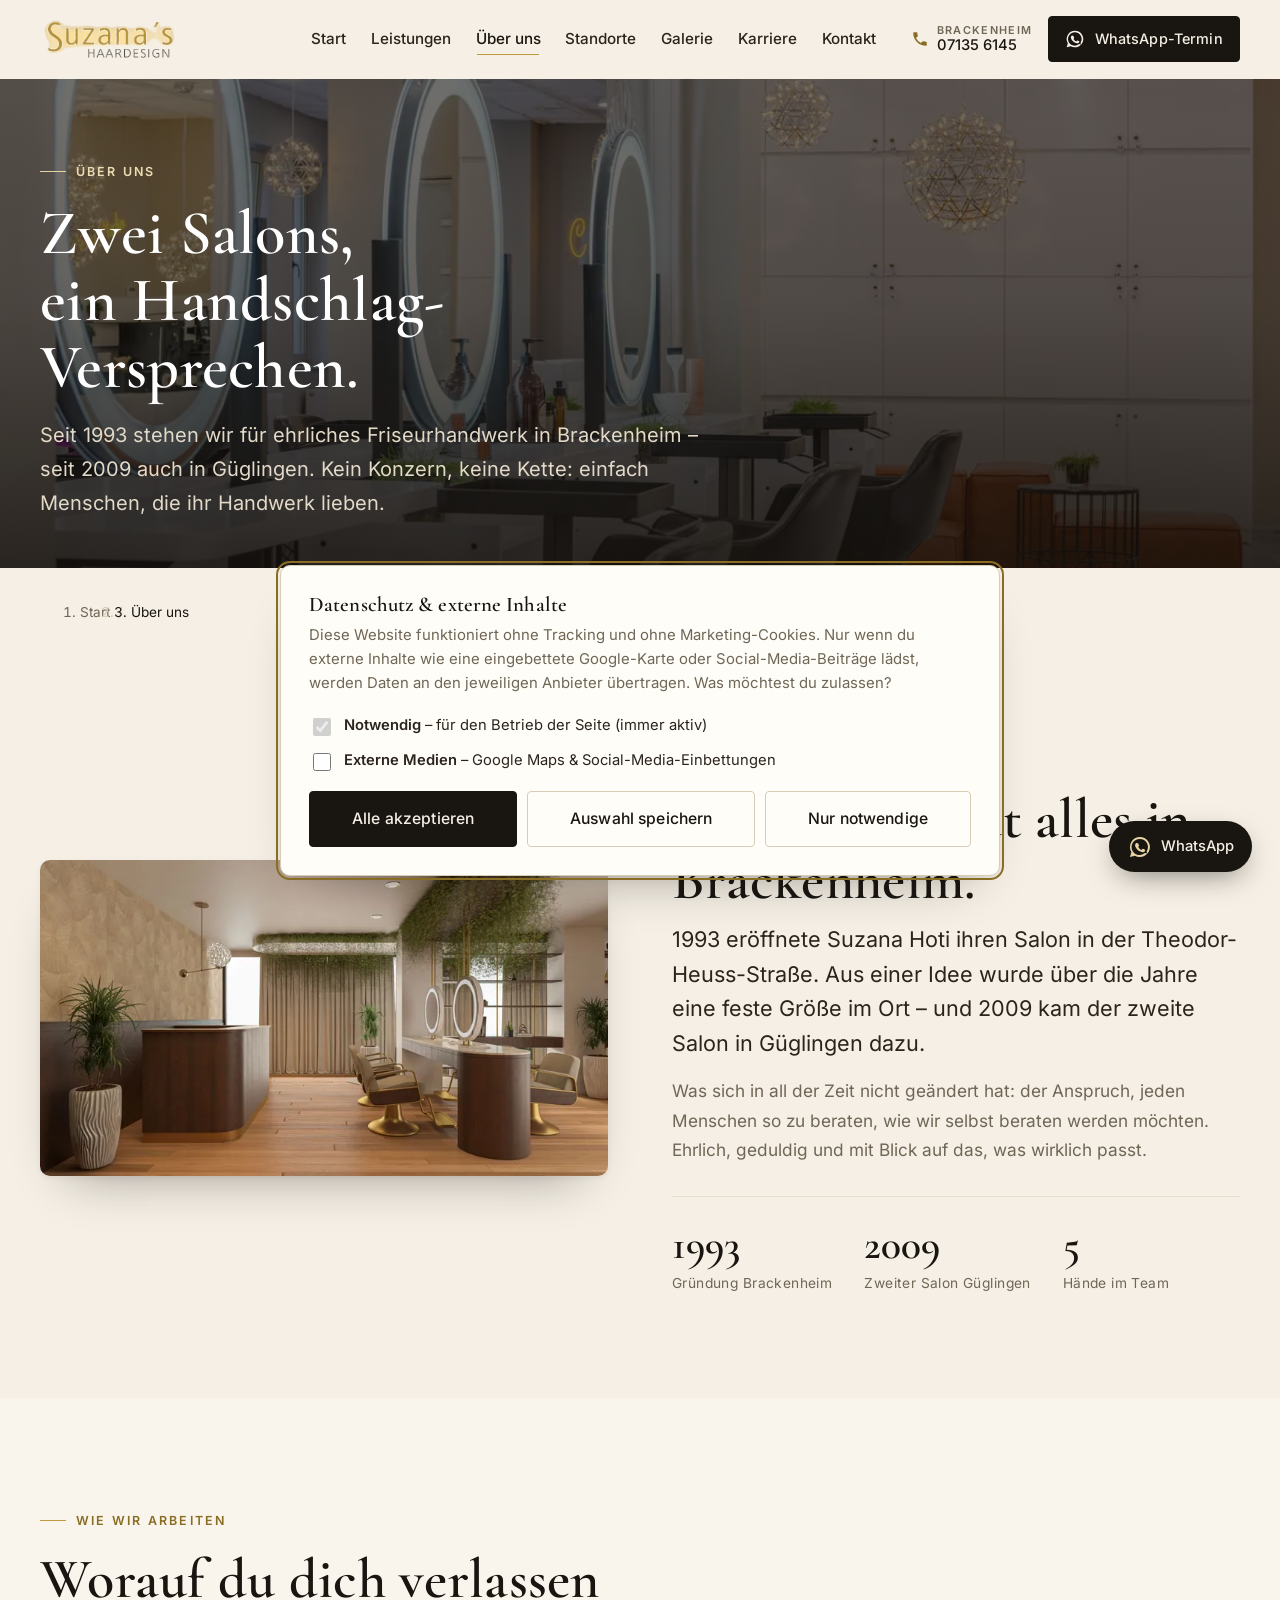
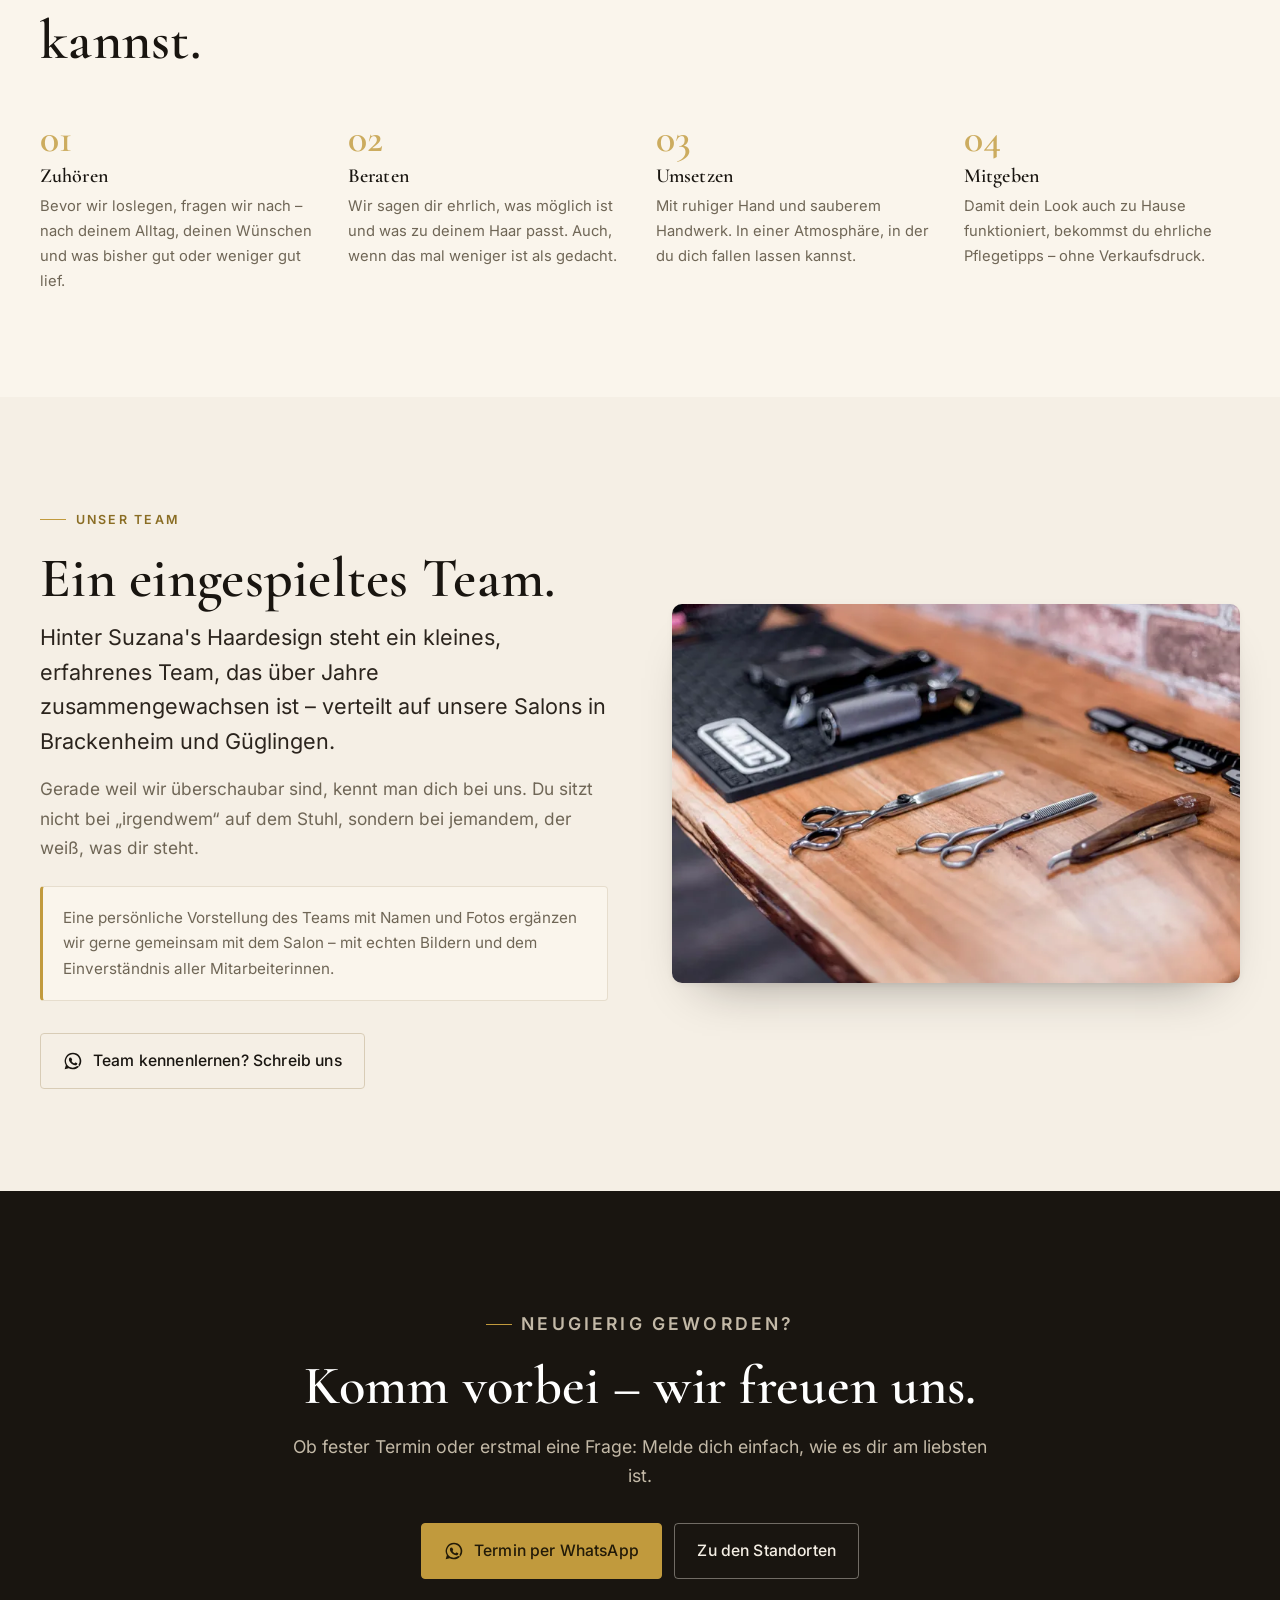
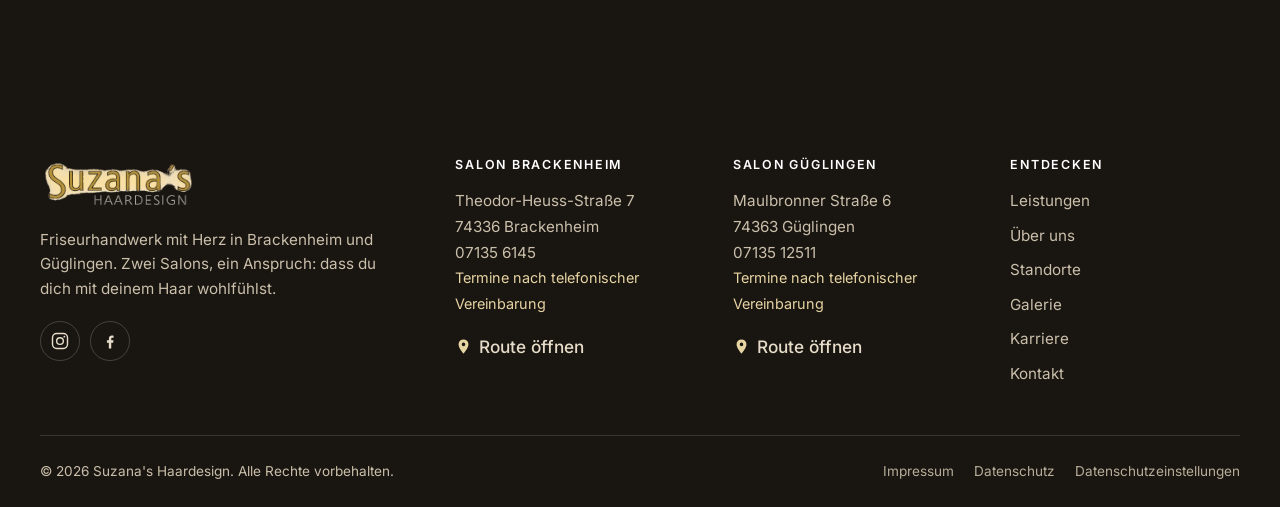
==== ueber-uns.html @ 1ffccee5 "feat: initial premium demo website for Suzana's Haardesign Co-Authored-By: Claude Opus 4.8 <noreply@" ====
<!doctype html>
<html lang="de">
<head>
<meta charset="utf-8">
<meta name="viewport" content="width=device-width, initial-scale=1">
<title>Über uns – Suzana's Haardesign in Brackenheim & Güglingen</title>
<meta name="description" content="Seit 1993 steht Suzana's Haardesign für ehrliches Friseurhandwerk in Brackenheim, seit 2009 auch in Güglingen. Lerne unser erfahrenes Team und unsere Arbeitsweise kennen.">
<link rel="canonical" href="https://www.suzanas-haardesign.de/ueber-uns.html">
<meta name="theme-color" content="#171310">
<meta name="robots" content="index, follow">
<meta property="og:type" content="website">
<meta property="og:site_name" content="Suzana's Haardesign">
<meta property="og:locale" content="de_DE">
<meta property="og:title" content="Über uns – Suzana's Haardesign in Brackenheim & Güglingen">
<meta property="og:description" content="Seit 1993 steht Suzana's Haardesign für ehrliches Friseurhandwerk in Brackenheim, seit 2009 auch in Güglingen. Lerne unser erfahrenes Team und unsere Arbeitsweise kennen.">
<meta property="og:url" content="https://www.suzanas-haardesign.de/ueber-uns.html">
<meta property="og:image" content="https://www.suzanas-haardesign.de/assets/img/hero-salon-1200.webp">
<meta name="twitter:card" content="summary_large_image">
<link rel="icon" href="assets/logo/favicon.svg" type="image/svg+xml">
<link rel="apple-touch-icon" href="assets/logo/apple-touch-icon.png">
<link rel="preload" as="font" type="font/woff2" href="assets/fonts/cormorant-garamond-600.woff2" crossorigin>
<link rel="preload" as="font" type="font/woff2" href="assets/fonts/inter-400.woff2" crossorigin>
<link rel="stylesheet" href="css/styles.css">
<script type="application/ld+json">{"@context":"https://schema.org","@type":"AboutPage","name":"Über Suzana's Haardesign","url":"https://www.suzanas-haardesign.de/ueber-uns.html"}</script>
</head>
<body>
<a class="skip-link" href="#main">Zum Inhalt springen</a>
<header class="site-header" data-header>
  <div class="wrap site-header__inner">
    <a class="brand" href="index.html" aria-label="Suzana's Haardesign – zur Startseite">
      <img src="assets/logo/logo.webp" width="176" height="58" alt="Suzana's Haardesign" class="brand__logo">
    </a>
    <nav class="site-nav" aria-label="Hauptnavigation">
      <ul><li><a href="index.html">Start</a></li><li><a href="leistungen.html">Leistungen</a></li><li><a href="ueber-uns.html" aria-current="page">Über uns</a></li><li><a href="standorte.html">Standorte</a></li><li><a href="galerie.html">Galerie</a></li><li><a href="karriere.html">Karriere</a></li><li><a href="kontakt.html">Kontakt</a></li></ul>
    </nav>
    <div class="site-header__actions">
      <a class="header-phone" href="tel:+4971356145">
        <span class="header-phone__icon" aria-hidden="true"><svg viewBox="0 0 24 24" aria-hidden="true" focusable="false"><path d="M6.6 10.8a15.5 15.5 0 0 0 6.6 6.6l2.2-2.2a1 1 0 0 1 1-.24 11.4 11.4 0 0 0 3.6.58 1 1 0 0 1 1 1V20a1 1 0 0 1-1 1A17 17 0 0 1 3 4a1 1 0 0 1 1-1h3.5a1 1 0 0 1 1 1 11.4 11.4 0 0 0 .58 3.6 1 1 0 0 1-.24 1z" fill="currentColor"/></svg></span>
        <span class="header-phone__text"><span class="header-phone__label">Brackenheim</span>07135 6145</span>
      </a>
      <a class="btn btn--primary btn--sm" href="https://wa.me/491533901963?text=Hallo%20Suzana's%20Haardesign%2C%20ich%20w%C3%BCrde%20gerne%20einen%20Termin%20vereinbaren." target="_blank" rel="noopener"><span class="btn__icon"><svg viewBox="0 0 24 24" aria-hidden="true" focusable="false"><path d="M12 2a10 10 0 0 0-8.6 15.1L2 22l5-1.3A10 10 0 1 0 12 2zm0 2a8 8 0 0 1 6.9 12l-.3.5.6 2.1-2.2-.6-.5.3A8 8 0 1 1 12 4zm-3.3 3.9c-.2 0-.5.1-.7.3-.3.3-.9.9-.9 2.1s.9 2.4 1 2.6c.1.2 1.7 2.7 4.2 3.7 2.1.8 2.5.7 3 .6.5 0 1.5-.6 1.7-1.2.2-.6.2-1.1.1-1.2-.1-.1-.3-.2-.6-.3l-1.5-.7c-.2-.1-.4-.1-.5.1l-.6.8c-.1.2-.3.2-.5.1-.7-.3-1.4-.6-2.1-1.4-.5-.6-.9-1.2-1-1.4-.1-.2 0-.3.1-.4l.4-.4c.1-.2.2-.3.2-.5s0-.3-.1-.4l-.7-1.7c-.2-.4-.4-.4-.6-.4z" fill="currentColor"/></svg></span><span>WhatsApp-Termin</span></a>
      <button class="nav-toggle" type="button" aria-expanded="false" aria-controls="mobile-nav" aria-label="Menü öffnen" data-nav-toggle>
        <span class="nav-toggle__open" aria-hidden="true"><svg viewBox="0 0 24 24" aria-hidden="true" focusable="false"><path d="M4 7h16M4 12h16M4 17h16" fill="none" stroke="currentColor" stroke-width="1.8" stroke-linecap="round"/></svg></span>
        <span class="nav-toggle__close" aria-hidden="true"><svg viewBox="0 0 24 24" aria-hidden="true" focusable="false"><path d="M6 6l12 12M18 6 6 18" fill="none" stroke="currentColor" stroke-width="1.8" stroke-linecap="round"/></svg></span>
      </button>
    </div>
  </div>
</header>
<div class="mobile-nav" id="mobile-nav" data-mobile-nav hidden>
  <nav class="mobile-nav__inner wrap" aria-label="Mobile Navigation">
    <ul><li><a href="index.html">Start</a></li><li><a href="leistungen.html">Leistungen</a></li><li><a href="ueber-uns.html" aria-current="page">Über uns</a></li><li><a href="standorte.html">Standorte</a></li><li><a href="galerie.html">Galerie</a></li><li><a href="karriere.html">Karriere</a></li><li><a href="kontakt.html">Kontakt</a></li></ul>
    <div class="mobile-nav__cta">
      <a class="btn btn--primary" href="https://wa.me/491533901963?text=Hallo%20Suzana's%20Haardesign%2C%20ich%20w%C3%BCrde%20gerne%20einen%20Termin%20vereinbaren." target="_blank" rel="noopener"><span class="btn__icon"><svg viewBox="0 0 24 24" aria-hidden="true" focusable="false"><path d="M12 2a10 10 0 0 0-8.6 15.1L2 22l5-1.3A10 10 0 1 0 12 2zm0 2a8 8 0 0 1 6.9 12l-.3.5.6 2.1-2.2-.6-.5.3A8 8 0 1 1 12 4zm-3.3 3.9c-.2 0-.5.1-.7.3-.3.3-.9.9-.9 2.1s.9 2.4 1 2.6c.1.2 1.7 2.7 4.2 3.7 2.1.8 2.5.7 3 .6.5 0 1.5-.6 1.7-1.2.2-.6.2-1.1.1-1.2-.1-.1-.3-.2-.6-.3l-1.5-.7c-.2-.1-.4-.1-.5.1l-.6.8c-.1.2-.3.2-.5.1-.7-.3-1.4-.6-2.1-1.4-.5-.6-.9-1.2-1-1.4-.1-.2 0-.3.1-.4l.4-.4c.1-.2.2-.3.2-.5s0-.3-.1-.4l-.7-1.7c-.2-.4-.4-.4-.6-.4z" fill="currentColor"/></svg></span><span>Termin per WhatsApp</span><span class="btn__arrow"><svg viewBox="0 0 24 24" aria-hidden="true" focusable="false"><path d="M5 12h13M13 6l6 6-6 6" fill="none" stroke="currentColor" stroke-width="1.8" stroke-linecap="round" stroke-linejoin="round"/></svg></span></a>
      <div class="mobile-nav__phones">
        <a href="tel:+4971356145"><span aria-hidden="true"><svg viewBox="0 0 24 24" aria-hidden="true" focusable="false"><path d="M6.6 10.8a15.5 15.5 0 0 0 6.6 6.6l2.2-2.2a1 1 0 0 1 1-.24 11.4 11.4 0 0 0 3.6.58 1 1 0 0 1 1 1V20a1 1 0 0 1-1 1A17 17 0 0 1 3 4a1 1 0 0 1 1-1h3.5a1 1 0 0 1 1 1 11.4 11.4 0 0 0 .58 3.6 1 1 0 0 1-.24 1z" fill="currentColor"/></svg></span> Brackenheim: 07135 6145</a><a href="tel:+49713512511"><span aria-hidden="true"><svg viewBox="0 0 24 24" aria-hidden="true" focusable="false"><path d="M6.6 10.8a15.5 15.5 0 0 0 6.6 6.6l2.2-2.2a1 1 0 0 1 1-.24 11.4 11.4 0 0 0 3.6.58 1 1 0 0 1 1 1V20a1 1 0 0 1-1 1A17 17 0 0 1 3 4a1 1 0 0 1 1-1h3.5a1 1 0 0 1 1 1 11.4 11.4 0 0 0 .58 3.6 1 1 0 0 1-.24 1z" fill="currentColor"/></svg></span> Güglingen: 07135 12511</a>
      </div>
      <div class="mobile-nav__social">
        <a href="https://www.instagram.com/suzanas_haardesign/" target="_blank" rel="noopener" aria-label="Instagram (öffnet extern)"><svg viewBox="0 0 24 24" aria-hidden="true" focusable="false"><rect x="3" y="3" width="18" height="18" rx="5" fill="none" stroke="currentColor" stroke-width="1.7"/><circle cx="12" cy="12" r="4" fill="none" stroke="currentColor" stroke-width="1.7"/><circle cx="17.2" cy="6.8" r="1.1" fill="currentColor"/></svg></a>
        <a href="https://www.facebook.com/p/Suzanas-Haardesign-100054323869623/?locale=de_DE" target="_blank" rel="noopener" aria-label="Facebook (öffnet extern)"><svg viewBox="0 0 24 24" aria-hidden="true" focusable="false"><path d="M13.5 21v-7h2.3l.4-2.8h-2.7V9.4c0-.8.2-1.4 1.4-1.4h1.4V5.6c-.7-.1-1.4-.1-2.1-.1-2.1 0-3.5 1.3-3.5 3.6v2H8.3V14h2.3v7z" fill="currentColor"/></svg></a>
      </div>
    </div>
  </nav>
</div>
<main id="main">

<section class="page-hero page-hero--media">
      <div class="page-hero__media"><img src="assets/img/atmosphaere-spiegel-760.webp" srcset="assets/img/atmosphaere-spiegel-460.webp 460w, assets/img/atmosphaere-spiegel-760.webp 760w, assets/img/atmosphaere-spiegel-1200.webp 1200w" sizes="100vw" alt="Heller Salonbereich mit runden, beleuchteten Spiegeln" decoding="async" fetchpriority="high" class=""></div>
      <div class="wrap">
        <p class="eyebrow eyebrow--light"><span class="eyebrow__mark" aria-hidden="true"></span>Über uns</p>
        <h1>Zwei Salons, ein Handschlag-Versprechen.</h1>
        <p class="page-hero__sub">Seit 1993 stehen wir für ehrliches Friseurhandwerk in Brackenheim – seit 2009 auch in Güglingen. Kein Konzern, keine Kette: einfach Menschen, die ihr Handwerk lieben.</p>
      </div>
    </section>
<nav class="breadcrumb wrap" aria-label="Brotkrumen"><ol><li><a href="index.html">Start</a></li><li class="crumb-sep" aria-hidden="true">/</li><li aria-current="page">Über uns</li></ol></nav>
<script type="application/ld+json">{"@context":"https://schema.org","@type":"BreadcrumbList","itemListElement":[{"@type":"ListItem","position":1,"name":"Start","item":"https://www.suzanas-haardesign.de/index.html"},{"@type":"ListItem","position":2,"name":"Über uns","item":"https://www.suzanas-haardesign.de/"}]}</script>

<section class="section">
  <div class="wrap split">
    <div class="split__media reveal">
      <img src="assets/img/hero-salon-natural-760.webp" srcset="assets/img/hero-salon-natural-460.webp 460w, assets/img/hero-salon-natural-760.webp 760w, assets/img/hero-salon-natural-1200.webp 1200w" sizes="(max-width:760px) 90vw, 560px" alt="Warmer, moderner Salonbereich mit Holzelementen" decoding="async" loading="lazy" class="">
    </div>
    <div class="split__body reveal" data-delay="1">
      <p class="eyebrow"><span class="eyebrow__mark" aria-hidden="true"></span>Unsere Geschichte</p>
      <h2 class="h-xl">Angefangen hat alles in Brackenheim.</h2>
      <p class="lead" style="margin-top:.75rem">1993 eröffnete Suzana Hoti ihren Salon in der Theodor-Heuss-Straße. Aus einer Idee wurde über die Jahre eine feste Größe im Ort – und 2009 kam der zweite Salon in Güglingen dazu.</p>
      <p class="muted" style="margin-top:1rem">Was sich in all der Zeit nicht geändert hat: der Anspruch, jeden Menschen so zu beraten, wie wir selbst beraten werden möchten. Ehrlich, geduldig und mit Blick auf das, was wirklich passt.</p>
      <div class="stat-row">
        <div class="stat"><b>1993</b><span>Gründung Brackenheim</span></div>
        <div class="stat"><b>2009</b><span>Zweiter Salon Güglingen</span></div>
        <div class="stat"><b>5</b><span>Hände im Team</span></div>
      </div>
    </div>
  </div>
</section>

<section class="section section--paper2">
  <div class="wrap">
    <div class="section-head reveal">
      <p class="eyebrow"><span class="eyebrow__mark" aria-hidden="true"></span>Wie wir arbeiten</p>
      <h2 class="h-xl">Worauf du dich verlassen kannst.</h2>
    </div>
    <div class="steps" style="margin-top:clamp(2rem,4vw,3rem)">
      <div class="step reveal"><div class="step__no">01</div><h3>Zuhören</h3><p>Bevor wir loslegen, fragen wir nach – nach deinem Alltag, deinen Wünschen und was bisher gut oder weniger gut lief.</p></div>
      <div class="step reveal" data-delay="1"><div class="step__no">02</div><h3>Beraten</h3><p>Wir sagen dir ehrlich, was möglich ist und was zu deinem Haar passt. Auch, wenn das mal weniger ist als gedacht.</p></div>
      <div class="step reveal" data-delay="2"><div class="step__no">03</div><h3>Umsetzen</h3><p>Mit ruhiger Hand und sauberem Handwerk. In einer Atmosphäre, in der du dich fallen lassen kannst.</p></div>
      <div class="step reveal" data-delay="3"><div class="step__no">04</div><h3>Mitgeben</h3><p>Damit dein Look auch zu Hause funktioniert, bekommst du ehrliche Pflegetipps – ohne Verkaufsdruck.</p></div>
    </div>
  </div>
</section>

<section class="section">
  <div class="wrap split split--reverse">
    <div class="split__media reveal">
      <img src="assets/img/detail-werkzeuge-holz-760.webp" srcset="assets/img/detail-werkzeuge-holz-460.webp 460w, assets/img/detail-werkzeuge-holz-760.webp 760w, assets/img/detail-werkzeuge-holz-1200.webp 1200w" sizes="(max-width:760px) 90vw, 560px" alt="Friseurwerkzeug auf warmem Holz" decoding="async" loading="lazy" class="">
    </div>
    <div class="split__body reveal" data-delay="1">
      <p class="eyebrow"><span class="eyebrow__mark" aria-hidden="true"></span>Unser Team</p>
      <h2 class="h-xl">Ein eingespieltes Team.</h2>
      <p class="lead" style="margin-top:.75rem">Hinter Suzana's Haardesign steht ein kleines, erfahrenes Team, das über Jahre zusammengewachsen ist – verteilt auf unsere Salons in Brackenheim und Güglingen.</p>
      <p class="muted" style="margin-top:1rem">Gerade weil wir überschaubar sind, kennt man dich bei uns. Du sitzt nicht bei „irgendwem“ auf dem Stuhl, sondern bei jemandem, der weiß, was dir steht.</p>
      <div class="note-box" style="margin-top:1.5rem">Eine persönliche Vorstellung des Teams mit Namen und Fotos ergänzen wir gerne gemeinsam mit dem Salon – mit echten Bildern und dem Einverständnis aller Mitarbeiterinnen.</div>
      <div class="mt-cta"><a class="btn btn--ghost" href="https://wa.me/491533901963?text=Hallo%20Suzana's%20Haardesign%2C%20ich%20habe%20eine%20Frage." target="_blank" rel="noopener"><span class="btn__icon"><svg viewBox="0 0 24 24" aria-hidden="true" focusable="false"><path d="M12 2a10 10 0 0 0-8.6 15.1L2 22l5-1.3A10 10 0 1 0 12 2zm0 2a8 8 0 0 1 6.9 12l-.3.5.6 2.1-2.2-.6-.5.3A8 8 0 1 1 12 4zm-3.3 3.9c-.2 0-.5.1-.7.3-.3.3-.9.9-.9 2.1s.9 2.4 1 2.6c.1.2 1.7 2.7 4.2 3.7 2.1.8 2.5.7 3 .6.5 0 1.5-.6 1.7-1.2.2-.6.2-1.1.1-1.2-.1-.1-.3-.2-.6-.3l-1.5-.7c-.2-.1-.4-.1-.5.1l-.6.8c-.1.2-.3.2-.5.1-.7-.3-1.4-.6-2.1-1.4-.5-.6-.9-1.2-1-1.4-.1-.2 0-.3.1-.4l.4-.4c.1-.2.2-.3.2-.5s0-.3-.1-.4l-.7-1.7c-.2-.4-.4-.4-.6-.4z" fill="currentColor"/></svg></span><span>Team kennenlernen? Schreib uns</span></a></div>
    </div>
  </div>
</section>

<section class="section section--ink">
  <div class="wrap cta-band reveal">
    <p class="eyebrow"><span class="eyebrow__mark" aria-hidden="true"></span>Neugierig geworden?</p>
    <h2>Komm vorbei – wir freuen uns.</h2>
    <p>Ob fester Termin oder erstmal eine Frage: Melde dich einfach, wie es dir am liebsten ist.</p>
    <div class="btn-group">
      <a class="btn btn--gold" href="https://wa.me/491533901963?text=Hallo%20Suzana's%20Haardesign%2C%20ich%20w%C3%BCrde%20gerne%20einen%20Termin%20vereinbaren." target="_blank" rel="noopener"><span class="btn__icon"><svg viewBox="0 0 24 24" aria-hidden="true" focusable="false"><path d="M12 2a10 10 0 0 0-8.6 15.1L2 22l5-1.3A10 10 0 1 0 12 2zm0 2a8 8 0 0 1 6.9 12l-.3.5.6 2.1-2.2-.6-.5.3A8 8 0 1 1 12 4zm-3.3 3.9c-.2 0-.5.1-.7.3-.3.3-.9.9-.9 2.1s.9 2.4 1 2.6c.1.2 1.7 2.7 4.2 3.7 2.1.8 2.5.7 3 .6.5 0 1.5-.6 1.7-1.2.2-.6.2-1.1.1-1.2-.1-.1-.3-.2-.6-.3l-1.5-.7c-.2-.1-.4-.1-.5.1l-.6.8c-.1.2-.3.2-.5.1-.7-.3-1.4-.6-2.1-1.4-.5-.6-.9-1.2-1-1.4-.1-.2 0-.3.1-.4l.4-.4c.1-.2.2-.3.2-.5s0-.3-.1-.4l-.7-1.7c-.2-.4-.4-.4-.6-.4z" fill="currentColor"/></svg></span><span>Termin per WhatsApp</span></a>
      <a class="btn btn--outline-light" href="standorte.html"><span>Zu den Standorten</span></a>
    </div>
  </div>
</section>

</main>
<footer class="site-footer">
  <div class="wrap site-footer__grid">
    <div class="site-footer__brand">
      <img src="assets/logo/logo-light.webp" width="180" height="60" alt="Suzana's Haardesign" class="site-footer__logo">
      <p>Friseurhandwerk mit Herz in Brackenheim und Güglingen. Zwei Salons, ein Anspruch: dass du dich mit deinem Haar wohlfühlst.</p>
      <div class="site-footer__social">
        <a href="https://www.instagram.com/suzanas_haardesign/" target="_blank" rel="noopener" aria-label="Instagram (öffnet extern)"><svg viewBox="0 0 24 24" aria-hidden="true" focusable="false"><rect x="3" y="3" width="18" height="18" rx="5" fill="none" stroke="currentColor" stroke-width="1.7"/><circle cx="12" cy="12" r="4" fill="none" stroke="currentColor" stroke-width="1.7"/><circle cx="17.2" cy="6.8" r="1.1" fill="currentColor"/></svg></a>
        <a href="https://www.facebook.com/p/Suzanas-Haardesign-100054323869623/?locale=de_DE" target="_blank" rel="noopener" aria-label="Facebook (öffnet extern)"><svg viewBox="0 0 24 24" aria-hidden="true" focusable="false"><path d="M13.5 21v-7h2.3l.4-2.8h-2.7V9.4c0-.8.2-1.4 1.4-1.4h1.4V5.6c-.7-.1-1.4-.1-2.1-.1-2.1 0-3.5 1.3-3.5 3.6v2H8.3V14h2.3v7z" fill="currentColor"/></svg></a>
      </div>
    </div>
    <div class="site-footer__col">
      <h2>Salon Brackenheim</h2>
      <address>
        Theodor-Heuss-Straße 7<br>74336 Brackenheim<br>
        <a href="tel:+4971356145">07135 6145</a><br>
        <span class="site-footer__hours">Termine nach telefonischer Vereinbarung</span>
      </address>
      <a class="site-footer__route" href="https://www.google.com/maps/dir/?api=1&destination=Theodor-Heuss-Stra%C3%9Fe%207%2C%2074336%20Brackenheim" target="_blank" rel="noopener"><svg viewBox="0 0 24 24" aria-hidden="true" focusable="false"><path d="M12 2a7 7 0 0 0-7 7c0 4.6 6.2 12.2 6.5 12.5a.7.7 0 0 0 1 0C12.8 21.2 19 13.6 19 9a7 7 0 0 0-7-7zm0 9.5A2.5 2.5 0 1 1 12 6.5a2.5 2.5 0 0 1 0 5z" fill="currentColor"/></svg><span>Route öffnen</span></a>
    </div><div class="site-footer__col">
      <h2>Salon Güglingen</h2>
      <address>
        Maulbronner Straße 6<br>74363 Güglingen<br>
        <a href="tel:+49713512511">07135 12511</a><br>
        <span class="site-footer__hours">Termine nach telefonischer Vereinbarung</span>
      </address>
      <a class="site-footer__route" href="https://www.google.com/maps/dir/?api=1&destination=Maulbronner%20Stra%C3%9Fe%206%2C%2074363%20G%C3%BCglingen" target="_blank" rel="noopener"><svg viewBox="0 0 24 24" aria-hidden="true" focusable="false"><path d="M12 2a7 7 0 0 0-7 7c0 4.6 6.2 12.2 6.5 12.5a.7.7 0 0 0 1 0C12.8 21.2 19 13.6 19 9a7 7 0 0 0-7-7zm0 9.5A2.5 2.5 0 1 1 12 6.5a2.5 2.5 0 0 1 0 5z" fill="currentColor"/></svg><span>Route öffnen</span></a>
    </div>
    <nav class="site-footer__col" aria-label="Footer-Navigation">
      <h2>Entdecken</h2>
      <ul class="site-footer__nav">
        <li><a href="leistungen.html">Leistungen</a></li>
        <li><a href="ueber-uns.html">Über uns</a></li>
        <li><a href="standorte.html">Standorte</a></li>
        <li><a href="galerie.html">Galerie</a></li>
        <li><a href="karriere.html">Karriere</a></li>
        <li><a href="kontakt.html">Kontakt</a></li>
      </ul>
    </nav>
  </div>
  <div class="wrap site-footer__bottom">
    <p>© <span data-year>2026</span> Suzana's Haardesign. Alle Rechte vorbehalten.</p>
    <ul class="site-footer__legal">
      <li><a href="impressum.html">Impressum</a></li>
      <li><a href="datenschutz.html">Datenschutz</a></li>
      <li><button type="button" class="linklike" data-open-consent>Datenschutz&shy;einstellungen</button></li>
    </ul>
  </div>
</footer>
<a class="wa-float" href="https://wa.me/491533901963?text=Hallo%20Suzana's%20Haardesign%2C%20ich%20habe%20eine%20Frage." target="_blank" rel="noopener" aria-label="Kontakt per WhatsApp aufnehmen (öffnet WhatsApp)">
    <span class="wa-float__icon" aria-hidden="true"><svg viewBox="0 0 24 24" aria-hidden="true" focusable="false"><path d="M12 2a10 10 0 0 0-8.6 15.1L2 22l5-1.3A10 10 0 1 0 12 2zm0 2a8 8 0 0 1 6.9 12l-.3.5.6 2.1-2.2-.6-.5.3A8 8 0 1 1 12 4zm-3.3 3.9c-.2 0-.5.1-.7.3-.3.3-.9.9-.9 2.1s.9 2.4 1 2.6c.1.2 1.7 2.7 4.2 3.7 2.1.8 2.5.7 3 .6.5 0 1.5-.6 1.7-1.2.2-.6.2-1.1.1-1.2-.1-.1-.3-.2-.6-.3l-1.5-.7c-.2-.1-.4-.1-.5.1l-.6.8c-.1.2-.3.2-.5.1-.7-.3-1.4-.6-2.1-1.4-.5-.6-.9-1.2-1-1.4-.1-.2 0-.3.1-.4l.4-.4c.1-.2.2-.3.2-.5s0-.3-.1-.4l-.7-1.7c-.2-.4-.4-.4-.6-.4z" fill="currentColor"/></svg></span>
    <span class="wa-float__label">WhatsApp</span>
  </a>
<div class="consent" data-consent hidden role="dialog" aria-modal="false" aria-labelledby="consent-title" aria-describedby="consent-desc">
  <div class="consent__box" tabindex="-1">
    <h2 class="consent__title" id="consent-title">Datenschutz &amp; externe Inhalte</h2>
    <p class="consent__desc" id="consent-desc">Diese Website funktioniert ohne Tracking und ohne Marketing-Cookies. Nur wenn du externe Inhalte wie eine eingebettete Google-Karte oder Social-Media-Beiträge lädst, werden Daten an den jeweiligen Anbieter übertragen. Was möchtest du zulassen?</p>
    <div class="consent__row">
      <label class="consent__opt"><input type="checkbox" checked disabled> <span><strong>Notwendig</strong> – für den Betrieb der Seite (immer aktiv)</span></label>
      <label class="consent__opt"><input type="checkbox" data-consent-external> <span><strong>Externe Medien</strong> – Google Maps &amp; Social-Media-Einbettungen</span></label>
    </div>
    <div class="consent__actions">
      <button type="button" class="btn btn--primary" data-consent-accept-all>Alle akzeptieren</button>
      <button type="button" class="btn btn--ghost" data-consent-save>Auswahl speichern</button>
      <button type="button" class="btn btn--ghost" data-consent-reject>Nur notwendige</button>
    </div>
  </div>
</div>
<script src="js/main.js" defer></script>
</body>
</html>
---- css/styles.css ----
/* ==========================================================================
   Suzana's Haardesign – Design System
   Eigenständige, editoriale Salon-Ästhetik. Warm, hochwertig, ruhig.
   ========================================================================== */

/* ---- Schriften (lokal, DSGVO-freundlich) --------------------------------- */
@font-face{font-family:'Cormorant Garamond';font-style:normal;font-weight:500;font-display:swap;src:url('../assets/fonts/cormorant-garamond-500.woff2') format('woff2');}
@font-face{font-family:'Cormorant Garamond';font-style:normal;font-weight:600;font-display:swap;src:url('../assets/fonts/cormorant-garamond-600.woff2') format('woff2');}
@font-face{font-family:'Cormorant Garamond';font-style:italic;font-weight:500;font-display:swap;src:url('../assets/fonts/cormorant-garamond-500-italic.woff2') format('woff2');}
@font-face{font-family:'Inter';font-style:normal;font-weight:400;font-display:swap;src:url('../assets/fonts/inter-400.woff2') format('woff2');}
@font-face{font-family:'Inter';font-style:normal;font-weight:500;font-display:swap;src:url('../assets/fonts/inter-500.woff2') format('woff2');}
@font-face{font-family:'Inter';font-style:normal;font-weight:600;font-display:swap;src:url('../assets/fonts/inter-600.woff2') format('woff2');}

/* ---- Tokens -------------------------------------------------------------- */
:root{
  --ink:#191510;
  --ink-2:#2b241d;
  --paper:#f5efe5;
  --paper-2:#faf5ec;
  --card:#fffdf8;
  --line:#e6ddcd;
  --line-2:#d8ccb6;
  --muted:#6f6656;
  --muted-2:#8b8172;
  --gold:#c19a3d;
  --gold-deep:#8a6d24;      /* für kleinen goldenen Text auf hell (Kontrast) */
  --gold-soft:#e7d4a3;
  --gold-tint:#f3ead6;
  --cream:#f3ecdf;

  --font-serif:'Cormorant Garamond', 'Iowan Old Style', 'Palatino Linotype', Palatino, Georgia, serif;
  --font-sans:'Inter', system-ui, -apple-system, 'Segoe UI', Roboto, Helvetica, Arial, sans-serif;

  --wrap:1200px;
  --gap:clamp(1rem, 3vw, 2rem);
  --section-y:clamp(3.75rem, 8vw, 7.5rem);
  --radius:4px;
  --radius-lg:10px;
  --shadow-sm:0 1px 2px rgba(25,21,16,.04), 0 8px 24px -18px rgba(25,21,16,.35);
  --shadow-md:0 2px 6px rgba(25,21,16,.05), 0 26px 50px -30px rgba(25,21,16,.45);
  --ease:cubic-bezier(.22,.61,.36,1);
}

/* ---- Reset / Basis ------------------------------------------------------- */
*,*::before,*::after{box-sizing:border-box}
html{-webkit-text-size-adjust:100%}
body{
  margin:0;
  font-family:var(--font-sans);
  font-size:clamp(1rem,.97rem + .2vw,1.075rem);
  line-height:1.7;
  color:var(--ink);
  background:var(--paper);
  -webkit-font-smoothing:antialiased;
  text-rendering:optimizeLegibility;
  overflow-x:hidden;
}
img{max-width:100%;height:auto;display:block}
a{color:inherit}
h1,h2,h3,h4{margin:0;font-family:var(--font-serif);font-weight:600;line-height:1.08;letter-spacing:.005em}
p{margin:0}
ul{margin:0;padding:0;list-style:none}
button{font:inherit;color:inherit;cursor:pointer}
:focus-visible{outline:2.5px solid var(--gold-deep);outline-offset:3px;border-radius:2px}
::selection{background:var(--gold-soft);color:var(--ink)}

.wrap{width:min(100% - 3rem, var(--wrap));margin-inline:auto}
.skip-link{position:absolute;left:1rem;top:-100px;z-index:200;background:var(--ink);color:var(--paper);padding:.6rem 1rem;border-radius:var(--radius);transition:top .2s}
.skip-link:focus{top:1rem}
.linklike{background:none;border:0;padding:0;text-decoration:underline;text-underline-offset:3px;color:inherit}

/* ---- Typo-Skala ---------------------------------------------------------- */
.display{font-size:clamp(2.6rem,6.5vw,5rem);line-height:1.02;letter-spacing:-.01em}
.h-xl{font-size:clamp(2.1rem,4.6vw,3.5rem)}
.h-lg{font-size:clamp(1.7rem,3.4vw,2.6rem)}
.h-md{font-size:clamp(1.35rem,2.2vw,1.75rem)}
.lead{font-size:clamp(1.1rem,1.05rem + .5vw,1.35rem);line-height:1.6;color:var(--ink-2)}
.measure{max-width:62ch}
.muted{color:var(--muted)}
em,.serif-italic{font-family:var(--font-serif);font-style:italic}

.eyebrow{display:inline-flex;align-items:center;gap:.6rem;margin:0 0 1.1rem;font-family:var(--font-sans);font-weight:600;font-size:.78rem;letter-spacing:.18em;text-transform:uppercase;color:var(--gold-deep)}
.eyebrow__mark{width:26px;height:1px;background:var(--gold);display:inline-block}
.eyebrow--light{color:#ecdcb4}
.eyebrow--light .eyebrow__mark{background:var(--gold-soft)}
.hero .eyebrow--light{color:#f0e2c0;text-shadow:0 1px 12px rgba(20,16,11,.5)}

/* ---- Buttons ------------------------------------------------------------- */
.btn{
  --bg:var(--ink);--fg:var(--paper);--bd:var(--ink);
  display:inline-flex;align-items:center;gap:.6rem;
  padding:.85rem 1.4rem;min-height:48px;
  font-family:var(--font-sans);font-weight:500;font-size:.98rem;letter-spacing:.01em;
  text-decoration:none;border:1px solid var(--bd);border-radius:var(--radius);
  background:var(--bg);color:var(--fg);white-space:nowrap;
  transition:transform .35s var(--ease), background .35s var(--ease), color .35s var(--ease), border-color .35s var(--ease), box-shadow .35s var(--ease);
  will-change:transform;
}
.btn__icon{display:inline-flex}.btn__icon svg{width:20px;height:20px}
.btn__arrow{display:inline-flex;transition:transform .35s var(--ease)}.btn__arrow svg{width:19px;height:19px}
.btn:hover .btn__arrow{transform:translateX(4px)}
.btn--primary:hover{background:var(--ink-2);box-shadow:var(--shadow-sm);transform:translateY(-2px)}
.btn--gold{--bg:var(--gold);--fg:#221a08;--bd:var(--gold)}
.btn--gold:hover{--bg:#cfa848;transform:translateY(-2px);box-shadow:0 14px 30px -18px rgba(138,109,36,.9)}
.btn--ghost{--bg:transparent;--fg:var(--ink);--bd:var(--line-2)}
.btn--ghost:hover{--bg:var(--ink);--fg:var(--paper);--bd:var(--ink);transform:translateY(-2px)}
.btn--light{--bg:var(--paper);--fg:var(--ink);--bd:var(--paper)}
.btn--light:hover{--bg:#fff;transform:translateY(-2px)}
.btn--outline-light{--bg:transparent;--fg:var(--paper);--bd:rgba(245,239,229,.4)}
.btn--outline-light:hover{--bg:rgba(245,239,229,.12);--bd:var(--paper);transform:translateY(-2px)}
.btn--sm{padding:.6rem 1rem;min-height:42px;font-size:.9rem}
.btn-group{display:flex;flex-wrap:wrap;gap:.75rem}

/* ---- Header -------------------------------------------------------------- */
.site-header{position:sticky;top:0;z-index:100;background:color-mix(in srgb, var(--paper) 86%, transparent);backdrop-filter:blur(12px);border-bottom:1px solid transparent;transition:box-shadow .3s var(--ease), border-color .3s var(--ease), background .3s var(--ease)}
.site-header.is-scrolled{border-color:var(--line);box-shadow:0 1px 0 rgba(25,21,16,.04), 0 10px 30px -26px rgba(25,21,16,.5)}
.site-header__inner{display:flex;align-items:center;gap:1.5rem;min-height:78px}
.brand{flex:0 0 auto;display:inline-flex;align-items:center}
.brand__logo{height:46px;width:auto}
.site-nav{margin-left:auto}
.site-nav ul{display:flex;gap:.15rem}
.site-nav a{position:relative;display:inline-block;white-space:nowrap;padding:.5rem .7rem;font-size:.95rem;font-weight:500;text-decoration:none;color:var(--ink-2);border-radius:var(--radius)}
.site-nav a::after{content:"";position:absolute;left:.8rem;right:.8rem;bottom:.28rem;height:1.5px;background:var(--gold);transform:scaleX(0);transform-origin:left;transition:transform .35s var(--ease)}
.site-nav a:hover::after,.site-nav a[aria-current="page"]::after{transform:scaleX(1)}
.site-nav a[aria-current="page"]{color:var(--ink)}
.site-header__actions{display:flex;align-items:center;gap:1rem}
.header-phone{display:inline-flex;align-items:center;gap:.5rem;text-decoration:none;color:var(--ink);font-weight:500;font-size:.92rem}
.header-phone__icon{display:inline-flex;color:var(--gold-deep)}.header-phone__icon svg{width:18px;height:18px}
.header-phone__label{display:block;font-size:.68rem;letter-spacing:.12em;text-transform:uppercase;color:var(--muted);font-weight:600}
.header-phone__text{line-height:1.15}
.nav-toggle{display:none;width:48px;height:48px;align-items:center;justify-content:center;background:transparent;border:1px solid var(--line-2);border-radius:var(--radius)}
.nav-toggle svg{width:24px;height:24px}
.nav-toggle__close{display:none}

/* ---- Mobile Nav ---------------------------------------------------------- */
.mobile-nav{position:fixed;inset:78px 0 0;z-index:99;background:var(--paper);overflow-y:auto;transform:translateY(-8px);opacity:0;transition:opacity .3s var(--ease),transform .3s var(--ease)}
.mobile-nav.is-open{opacity:1;transform:none}
.mobile-nav__inner{padding:1.5rem 0 3rem}
.mobile-nav ul{display:flex;flex-direction:column}
.mobile-nav li{border-bottom:1px solid var(--line)}
.mobile-nav a{display:flex;align-items:center;justify-content:space-between;padding:1.05rem .25rem;font-family:var(--font-serif);font-size:1.6rem;text-decoration:none}
.mobile-nav a[aria-current="page"]{color:var(--gold-deep)}
.mobile-nav__cta{margin-top:1.75rem;display:flex;flex-direction:column;gap:1.1rem}
.mobile-nav__cta .btn{width:100%;justify-content:center}
.mobile-nav__phones{display:flex;flex-direction:column;gap:.5rem}
.mobile-nav__phones a{display:inline-flex;align-items:center;gap:.55rem;text-decoration:none;font-weight:500}
.mobile-nav__phones svg{width:18px;height:18px;color:var(--gold-deep)}
.mobile-nav__social{display:flex;gap:.75rem;margin-top:.5rem}
.mobile-nav__social a{display:inline-flex;padding:.6rem;border:1px solid var(--line-2);border-radius:var(--radius)}
.mobile-nav__social svg{width:22px;height:22px}

/* ---- Sektions-Grundlagen ------------------------------------------------- */
.section{padding-block:var(--section-y)}
.section--tight{padding-block:clamp(2.5rem,5vw,4rem)}
.section--paper2{background:var(--paper-2)}
.section--ink{background:var(--ink);color:var(--cream)}
.section--ink h1,.section--ink h2,.section--ink h3{color:#fff}
.section--ink .muted{color:#b6ac9a}
.section-head{max-width:60ch}
.section-head--center{margin-inline:auto;text-align:center}
.section-head p.lead{margin-top:1rem}
.divider{height:1px;background:var(--line);border:0;margin:0}

/* ---- Hero ---------------------------------------------------------------- */
.hero{position:relative;isolation:isolate;min-height:min(88vh,760px);display:flex;align-items:flex-end;color:var(--cream);overflow:hidden}
.hero__media{position:absolute;inset:0;z-index:-2}
.hero__media img{width:100%;height:100%;object-fit:cover}
.hero::after{content:"";position:absolute;inset:0;z-index:-1;background:
  linear-gradient(180deg, rgba(20,16,11,.5) 0%, rgba(20,16,11,.28) 30%, rgba(20,16,11,.72) 78%, rgba(20,16,11,.88) 100%),
  linear-gradient(100deg, rgba(20,16,11,.62) 0%, rgba(20,16,11,.28) 42%, rgba(20,16,11,0) 68%)}
.hero__inner{padding-block:clamp(2.5rem,7vw,5rem)}
.hero__content{max-width:38rem}
.hero h1{font-size:clamp(2.7rem,6.5vw,5.1rem);line-height:1.02;color:#fff;text-wrap:balance}
.hero__sub{margin-top:1.25rem;font-size:clamp(1.05rem,1rem + .5vw,1.3rem);color:#efe7d8;max-width:34rem}
.hero__cta{margin-top:2rem}
.hero__trust{display:flex;flex-wrap:wrap;gap:1.25rem 2.25rem;margin-top:2.5rem;padding-top:1.75rem;border-top:1px solid rgba(245,239,229,.22)}
.hero__trust-item{display:flex;flex-direction:column;gap:.15rem}
.hero__trust-item strong{font-family:var(--font-serif);font-size:1.5rem;font-weight:600;color:#fff;line-height:1}
.hero__trust-item span{font-size:.85rem;color:#d9cfbe;letter-spacing:.02em}
.hero__stars{color:var(--gold-soft);display:inline-flex;gap:1px}
.hero__stars svg{width:16px;height:16px}
.scroll-cue{position:absolute;left:50%;bottom:1.25rem;transform:translateX(-50%);z-index:1;display:flex;flex-direction:column;align-items:center;gap:.4rem;font-size:.7rem;letter-spacing:.2em;text-transform:uppercase;color:#e8dfce;opacity:.85}
.scroll-cue__line{width:1px;height:34px;background:linear-gradient(var(--gold-soft),transparent);animation:cue 2.2s var(--ease) infinite}
@keyframes cue{0%{transform:scaleY(.3);transform-origin:top;opacity:0}40%{opacity:1}100%{transform:scaleY(1);transform-origin:top;opacity:0}}

/* ---- Page-Header (Unterseiten) ------------------------------------------- */
.page-hero{position:relative;padding-block:clamp(2.5rem,6vw,4.5rem) clamp(2rem,4vw,3rem);background:var(--ink);color:var(--cream);overflow:hidden;isolation:isolate}
.page-hero--media{min-height:clamp(280px,42vw,440px);display:flex;align-items:flex-end}
.page-hero__media{position:absolute;inset:0;z-index:-2}
.page-hero__media img{width:100%;height:100%;object-fit:cover;opacity:.68}
.page-hero--media::after{content:"";position:absolute;inset:0;z-index:-1;background:linear-gradient(180deg,rgba(20,16,11,.42) 0%,rgba(20,16,11,.5) 45%,rgba(20,16,11,.82) 100%)}
.page-hero h1{color:#fff;font-size:clamp(2.3rem,5vw,3.9rem);max-width:20ch;text-wrap:balance}
.page-hero__sub{margin-top:1rem;max-width:52ch;color:#e3d9c8;font-size:clamp(1.05rem,1rem + .4vw,1.25rem)}
.breadcrumb{padding-top:1.25rem}
.breadcrumb ol{display:flex;flex-wrap:wrap;align-items:center;gap:.5rem;font-size:.85rem;color:var(--muted)}
.breadcrumb a{text-decoration:none;color:var(--muted)}
.breadcrumb a:hover{color:var(--gold-deep)}
.breadcrumb [aria-current="page"]{color:var(--ink)}
.crumb-sep{color:var(--line-2)}

/* ---- Reveal-Animationen -------------------------------------------------- */
.reveal{opacity:0;transform:translateY(22px);transition:opacity .7s var(--ease),transform .7s var(--ease)}
.reveal.is-in{opacity:1;transform:none}
.reveal[data-delay="1"]{transition-delay:.08s}
.reveal[data-delay="2"]{transition-delay:.16s}
.reveal[data-delay="3"]{transition-delay:.24s}
.reveal[data-delay="4"]{transition-delay:.32s}

/* ---- Intro / Split ------------------------------------------------------- */
.split{display:grid;grid-template-columns:1fr 1fr;gap:clamp(2rem,5vw,4.5rem);align-items:center}
.split--reverse .split__media{order:2}
.split__media{position:relative}
.split__media img{width:100%;border-radius:var(--radius-lg);box-shadow:var(--shadow-md)}
.split__media .tag{position:absolute;left:-.75rem;bottom:1.5rem;background:var(--card);border:1px solid var(--line);border-left:3px solid var(--gold);padding:.85rem 1.15rem;border-radius:var(--radius);box-shadow:var(--shadow-sm);max-width:15rem}
.split__media .tag strong{display:block;font-family:var(--font-serif);font-size:1.3rem}
.split__media .tag span{font-size:.82rem;color:var(--muted)}
.stat-row{display:flex;flex-wrap:wrap;gap:2rem;margin-top:2rem;padding-top:1.75rem;border-top:1px solid var(--line)}
.stat{display:flex;flex-direction:column}
.stat b{font-family:var(--font-serif);font-size:clamp(1.9rem,3.5vw,2.6rem);font-weight:600;line-height:1;color:var(--ink)}
.stat span{margin-top:.35rem;font-size:.86rem;letter-spacing:.03em;color:var(--muted)}

/* ---- Leistungs-Karten ---------------------------------------------------- */
.cards{display:grid;gap:clamp(1.1rem,2.5vw,1.75rem)}
.cards--3{grid-template-columns:repeat(3,1fr)}
.cards--2{grid-template-columns:repeat(2,1fr)}
.card{position:relative;display:flex;flex-direction:column;background:var(--card);border:1px solid var(--line);border-radius:var(--radius-lg);overflow:hidden;transition:transform .4s var(--ease),box-shadow .4s var(--ease),border-color .4s var(--ease)}
.card:hover{transform:translateY(-4px);box-shadow:var(--shadow-md);border-color:var(--line-2)}
.card__media{aspect-ratio:4/3;overflow:hidden}
.card__media img{width:100%;height:100%;object-fit:cover;transition:transform .8s var(--ease)}
.card:hover .card__media img{transform:scale(1.05)}
.card__body{padding:1.5rem 1.5rem 1.65rem;display:flex;flex-direction:column;flex:1}
.card__eyebrow{font-size:.74rem;letter-spacing:.14em;text-transform:uppercase;color:var(--gold-deep);font-weight:600;margin-bottom:.5rem}
.card h3{font-size:1.5rem}
.card__text{margin-top:.6rem;color:var(--muted);font-size:.97rem}
.card__list{margin-top:1.1rem;display:flex;flex-direction:column;gap:.4rem}
.card__list li{position:relative;padding-left:1.4rem;font-size:.92rem;color:var(--ink-2)}
.card__list li::before{content:"";position:absolute;left:0;top:.62em;width:12px;height:1px;background:var(--gold)}
.card__link{margin-top:auto;padding-top:1.25rem}
.card__link a{display:inline-flex;align-items:center;gap:.4rem;font-weight:500;font-size:.92rem;text-decoration:none;color:var(--ink)}
.card__link svg{width:17px;height:17px;transition:transform .35s var(--ease)}
.card__link a:hover svg{transform:translateX(4px)}

/* ---- Feature-Liste (Warum wir) ------------------------------------------- */
.features{display:grid;grid-template-columns:repeat(3,1fr);gap:clamp(1.5rem,3vw,2.5rem)}
.feature{padding-top:1.5rem;border-top:2px solid var(--ink)}
.feature__no{font-family:var(--font-serif);font-size:.95rem;color:var(--gold-deep);letter-spacing:.1em}
.feature h3{margin-top:.5rem;font-size:1.4rem}
.feature p{margin-top:.6rem;color:var(--muted);font-size:.96rem}

/* ---- Standort-Karten ----------------------------------------------------- */
.loc-cards{display:grid;grid-template-columns:1fr 1fr;gap:clamp(1.25rem,3vw,2rem)}
.loc-card{display:flex;flex-direction:column;background:var(--card);border:1px solid var(--line);border-radius:var(--radius-lg);overflow:hidden}
.loc-card__media{aspect-ratio:16/10;overflow:hidden;position:relative}
.loc-card__media img{width:100%;height:100%;object-fit:cover;transition:transform .8s var(--ease)}
.loc-card:hover .loc-card__media img{transform:scale(1.04)}
.loc-card__badge{position:absolute;top:1rem;left:1rem;display:inline-flex;align-items:center;gap:.4rem;background:rgba(25,21,16,.75);color:#fff;padding:.4rem .7rem;border-radius:100px;font-size:.82rem;font-weight:500;backdrop-filter:blur(4px)}
.loc-card__badge svg{width:15px;height:15px;color:var(--gold-soft)}
.loc-card__body{padding:1.6rem;display:flex;flex-direction:column;gap:1rem;flex:1}
.loc-card h3{font-size:1.7rem}
.loc-card address{font-style:normal;color:var(--muted);line-height:1.6}
.loc-meta{display:flex;flex-direction:column;gap:.6rem;margin-top:.25rem}
.loc-meta a,.loc-meta span{display:inline-flex;align-items:center;gap:.6rem;text-decoration:none;color:var(--ink-2);font-weight:500}
.loc-meta svg{width:18px;height:18px;color:var(--gold-deep);flex:0 0 auto}
.loc-card__actions{margin-top:auto;padding-top:.5rem;display:flex;flex-wrap:wrap;gap:.6rem}

/* ---- Bewertungen / Social Proof ------------------------------------------ */
.proof{display:grid;grid-template-columns:1fr 1fr;gap:clamp(1.25rem,3vw,2rem)}
.proof-card{background:var(--card);border:1px solid var(--line);border-radius:var(--radius-lg);padding:clamp(1.5rem,3vw,2.25rem);display:flex;flex-direction:column;gap:.85rem}
.proof-card__top{display:flex;align-items:baseline;gap:.9rem}
.proof-card__score{font-family:var(--font-serif);font-size:3rem;font-weight:600;line-height:.9}
.proof-stars{color:var(--gold);display:inline-flex;gap:2px}
.proof-stars svg{width:20px;height:20px}
.proof-card__meta{font-size:.9rem;color:var(--muted)}
.proof-card__loc{font-weight:600;letter-spacing:.02em}
.proof-note{margin-top:.5rem;font-size:.82rem;color:var(--muted-2)}
.proof-card__link{margin-top:auto;padding-top:.5rem}
.proof-card__link a{display:inline-flex;align-items:center;gap:.4rem;text-decoration:none;font-weight:500;font-size:.92rem;border-bottom:1px solid var(--line-2);padding-bottom:2px}
.proof-card__link svg{width:16px;height:16px}

/* ---- Karriere-Teaser (Startseite) ---------------------------------------- */
.career-teaser{position:relative;isolation:isolate;overflow:hidden;background:var(--ink);color:var(--cream);border-radius:var(--radius-lg)}
.career-teaser__grid{display:grid;grid-template-columns:1.05fr .95fr;align-items:stretch}
.career-teaser__body{padding:clamp(2rem,4vw,3.5rem)}
.career-teaser__media{position:relative;min-height:320px}
.career-teaser__media img{position:absolute;inset:0;width:100%;height:100%;object-fit:cover}
.career-teaser__media::after{content:"";position:absolute;inset:0;background:linear-gradient(90deg,var(--ink),transparent 40%)}
.career-teaser h2{color:#fff;font-size:clamp(1.9rem,3.6vw,2.9rem)}
.career-teaser p{margin-top:1rem;color:#d9cfbe;max-width:38ch}
.career-teaser__list{margin:1.5rem 0;display:flex;flex-wrap:wrap;gap:.6rem}
.chip{display:inline-flex;align-items:center;gap:.4rem;padding:.4rem .85rem;border:1px solid rgba(245,239,229,.25);border-radius:100px;font-size:.85rem;color:#e8dfce}
.career-teaser__cta{display:flex;flex-wrap:wrap;gap:.75rem;margin-top:.5rem}

/* ---- Social-Teaser ------------------------------------------------------- */
.social-grid{display:grid;grid-template-columns:repeat(4,1fr);gap:.9rem}
.social-tile{position:relative;aspect-ratio:1;border-radius:var(--radius);overflow:hidden;display:block}
.social-tile img{width:100%;height:100%;object-fit:cover;transition:transform .7s var(--ease)}
.social-tile:hover img{transform:scale(1.06)}
.social-tile__ig{position:absolute;inset:0;display:flex;align-items:center;justify-content:center;background:rgba(25,21,16,0);opacity:0;transition:opacity .35s var(--ease),background .35s var(--ease);color:#fff}
.social-tile:hover .social-tile__ig{opacity:1;background:rgba(25,21,16,.4)}
.social-tile__ig svg{width:30px;height:30px}

/* ---- CTA-Band ------------------------------------------------------------ */
.cta-band{text-align:center;max-width:44rem;margin-inline:auto}
.cta-band h2{font-size:clamp(2rem,4.5vw,3.4rem)}
.cta-band p{margin-top:1rem;font-size:1.1rem;color:var(--muted)}
.section--ink .cta-band p{color:#c3b9a7}
.cta-band .btn-group{justify-content:center;margin-top:2rem}

/* ---- Kontakt-Zeilen / Standort-Detail ------------------------------------ */
.contact-grid{display:grid;grid-template-columns:1fr 1fr;gap:clamp(1.5rem,4vw,3rem);align-items:start}
.info-list{display:flex;flex-direction:column}
.info-list__row{display:flex;gap:1rem;padding:1.15rem 0;border-bottom:1px solid var(--line)}
.info-list__row:first-child{padding-top:0}
.info-list__icon{flex:0 0 auto;width:42px;height:42px;display:grid;place-items:center;background:var(--gold-tint);border-radius:50%;color:var(--gold-deep)}
.info-list__icon svg{width:20px;height:20px}
.info-list__label{font-size:.76rem;letter-spacing:.12em;text-transform:uppercase;color:var(--muted);font-weight:600}
.info-list__value{font-size:1.08rem;font-weight:500;margin-top:.15rem}
.info-list__value a{text-decoration:none}
.info-list__value a:hover{color:var(--gold-deep)}

/* ---- Karten-Platzhalter (datenschutzfreundlich) -------------------------- */
.mapcard{border:1px solid var(--line);border-radius:var(--radius-lg);overflow:hidden;background:
  radial-gradient(circle at 30% 30%, rgba(193,154,61,.10), transparent 60%),
  repeating-linear-gradient(45deg,var(--paper-2),var(--paper-2) 18px,var(--cream) 18px,var(--cream) 36px)}
.mapcard__inner{padding:clamp(1.5rem,3vw,2.25rem);min-height:220px;display:flex;flex-direction:column;justify-content:flex-end;gap:.85rem;position:relative}
.mapcard__pin{position:absolute;top:1.25rem;right:1.5rem;color:var(--gold-deep)}
.mapcard__pin svg{width:38px;height:38px;filter:drop-shadow(0 6px 10px rgba(25,21,16,.2))}
.mapcard address{font-style:normal;font-weight:500;line-height:1.5}
.mapcard__hint{font-size:.82rem;color:var(--muted)}
.mapcard .btn{white-space:normal;text-align:center}

/* ---- Galerie ------------------------------------------------------------- */
.gallery{columns:3;column-gap:1rem}
.gallery figure{break-inside:avoid;margin:0 0 1rem;border-radius:var(--radius-lg);overflow:hidden;position:relative;background:var(--card)}
.gallery img{width:100%;transition:transform .8s var(--ease)}
.gallery figure:hover img{transform:scale(1.05)}
.gallery figcaption{position:absolute;left:0;right:0;bottom:0;padding:1.5rem 1rem .9rem;color:#fff;font-size:.85rem;background:linear-gradient(transparent,rgba(25,21,16,.75));opacity:0;transition:opacity .35s var(--ease)}
.gallery figure:hover figcaption,.gallery figure:focus-within figcaption{opacity:1}

/* ---- FAQ / Accordion ----------------------------------------------------- */
.faq{max-width:60rem}
.faq__item{border-bottom:1px solid var(--line)}
.faq__q{width:100%;display:flex;justify-content:space-between;align-items:center;gap:1rem;padding:1.35rem 0;text-align:left;background:none;border:0;font-family:var(--font-serif);font-size:clamp(1.2rem,2vw,1.45rem);font-weight:600}
.faq__icon{flex:0 0 auto;width:28px;height:28px;position:relative}
.faq__icon::before,.faq__icon::after{content:"";position:absolute;top:50%;left:50%;width:14px;height:1.5px;background:var(--gold-deep);transform:translate(-50%,-50%);transition:transform .35s var(--ease)}
.faq__icon::after{transform:translate(-50%,-50%) rotate(90deg)}
.faq__q[aria-expanded="true"] .faq__icon::after{transform:translate(-50%,-50%) rotate(0)}
.faq__a{overflow:hidden;max-height:0;transition:max-height .4s var(--ease)}
.faq__a-inner{padding:0 0 1.4rem;color:var(--muted);max-width:60ch}

/* ---- Prozess-Schritte ---------------------------------------------------- */
.steps{display:grid;grid-template-columns:repeat(4,1fr);gap:clamp(1.25rem,3vw,2rem);counter-reset:step}
.step{position:relative}
.step__no{font-family:var(--font-serif);font-size:2.5rem;font-weight:600;color:var(--gold);line-height:1;opacity:.8}
.step h3{margin-top:.5rem;font-size:1.25rem}
.step p{margin-top:.4rem;font-size:.92rem;color:var(--muted)}

/* ---- Prose (Recht / Text) ------------------------------------------------ */
.prose{max-width:70ch}
.prose h2{font-size:clamp(1.5rem,2.6vw,2rem);margin-top:2.5rem;margin-bottom:.75rem}
.prose h3{font-size:1.2rem;margin-top:1.75rem;margin-bottom:.5rem;font-family:var(--font-sans);font-weight:600}
.prose p,.prose ul.bullets{color:var(--ink-2);margin-bottom:1rem}
.prose ul.bullets{list-style:disc;padding-left:1.25rem}
.prose ul.bullets li{margin-bottom:.35rem}
.prose a{color:var(--gold-deep);text-underline-offset:3px}
.prose .placeholder{background:var(--gold-tint);border:1px dashed var(--gold);border-radius:3px;padding:.05em .4em;font-size:.95em;color:var(--gold-deep);font-weight:500}
.note-box{background:var(--paper-2);border:1px solid var(--line);border-left:3px solid var(--gold);border-radius:var(--radius);padding:1.1rem 1.25rem;margin:1.5rem 0;font-size:.95rem;color:var(--muted)}

/* ---- WhatsApp Float ------------------------------------------------------ */
.wa-float{position:fixed;right:clamp(1rem,3vw,1.75rem);bottom:clamp(1rem,3vw,1.75rem);z-index:90;display:inline-flex;align-items:center;gap:.55rem;padding:.8rem 1.15rem;background:var(--ink);color:var(--paper);text-decoration:none;border-radius:100px;box-shadow:0 10px 30px -10px rgba(25,21,16,.6);transition:transform .35s var(--ease),background .35s var(--ease);transform:translateY(0)}
.wa-float:hover{background:var(--ink-2);transform:translateY(-3px)}
.wa-float__icon{display:inline-flex;color:var(--gold-soft)}.wa-float__icon svg{width:24px;height:24px}
.wa-float__label{font-weight:500;font-size:.92rem}
.wa-float.is-hidden{transform:translateY(160%);pointer-events:none}

/* ---- Footer -------------------------------------------------------------- */
.site-footer{background:var(--ink);color:#cabfab;padding-top:clamp(3rem,6vw,5rem)}
.site-footer__grid{display:grid;grid-template-columns:1.6fr 1fr 1fr 1fr;gap:clamp(1.75rem,4vw,3rem);padding-bottom:3rem}
.site-footer__logo{height:52px;width:auto;margin-bottom:1.1rem}
.site-footer__brand p{max-width:34ch;font-size:.95rem;line-height:1.6}
.site-footer__social{display:flex;gap:.65rem;margin-top:1.25rem}
.site-footer__social a{display:inline-flex;padding:.55rem;border:1px solid rgba(245,239,229,.2);border-radius:50%;color:#e6dcc9;transition:border-color .3s,background .3s}
.site-footer__social a:hover{border-color:var(--gold-soft);background:rgba(245,239,229,.06)}
.site-footer__social svg{width:20px;height:20px}
.site-footer__col h2{color:#fff;font-family:var(--font-sans);font-size:.78rem;letter-spacing:.14em;text-transform:uppercase;font-weight:600;margin-bottom:1rem}
.site-footer__col address{font-style:normal;line-height:1.7;font-size:.95rem}
.site-footer__col a{text-decoration:none;color:#cabfab}
.site-footer__col a:hover{color:#fff}
.site-footer__hours{color:var(--gold-soft);font-size:.9rem}
.site-footer__route{display:inline-flex;align-items:center;gap:.45rem;margin-top:.9rem;font-weight:500;color:#e6dcc9!important}
.site-footer__route svg{width:17px;height:17px;color:var(--gold-soft)}
.site-footer__nav{display:flex;flex-direction:column;gap:.55rem;font-size:.95rem}
.site-footer__bottom{display:flex;flex-wrap:wrap;justify-content:space-between;gap:1rem;padding:1.5rem 0;border-top:1px solid rgba(245,239,229,.14);font-size:.85rem}
.site-footer__legal{display:flex;flex-wrap:wrap;gap:1.25rem}
.site-footer__legal a,.site-footer__legal button{color:#b7ad99;text-decoration:none}
.site-footer__legal a:hover,.site-footer__legal button:hover{color:#fff}

/* ---- Consent ------------------------------------------------------------- */
.consent{position:fixed;inset:auto 0 0 0;z-index:150;padding:clamp(.75rem,2vw,1.5rem);display:flex;justify-content:center}
.consent[hidden]{display:none}
.consent__box{width:min(100%,720px);max-height:calc(100vh - 1.5rem);max-height:calc(100dvh - 1.5rem);overflow-y:auto;-webkit-overflow-scrolling:touch;background:var(--card);border:1px solid var(--line-2);border-radius:var(--radius-lg);box-shadow:var(--shadow-md);padding:clamp(1.25rem,3vw,1.75rem)}
.consent__box:focus{outline:none}
.consent__box:focus-visible{outline:2.5px solid var(--gold-deep);outline-offset:2px}
.consent__title{font-size:1.3rem;margin-bottom:.5rem}
.consent__desc{font-size:.93rem;color:var(--muted);line-height:1.6}
.consent__row{display:flex;flex-direction:column;gap:.6rem;margin:1.1rem 0}
.consent__opt{display:flex;gap:.6rem;align-items:flex-start;font-size:.92rem;color:var(--ink-2)}
.consent__opt input{margin-top:.28rem;width:18px;height:18px;accent-color:var(--gold-deep)}
.consent__actions{display:flex;flex-wrap:wrap;gap:.6rem}
.consent__actions .btn{flex:1 1 auto;justify-content:center;min-width:150px}

/* ---- Utilities ----------------------------------------------------------- */
.stack-sm>*+*{margin-top:.75rem}
.mt-cta{margin-top:2rem}
.center{text-align:center}
.pill-note{display:inline-flex;align-items:center;gap:.5rem;padding:.4rem .9rem;background:var(--gold-tint);border-radius:100px;font-size:.82rem;color:var(--gold-deep);font-weight:500}

/* ==========================================================================
   Responsive
   ========================================================================== */
/* Header: Telefon erst auf breiten Screens, Nav rechtzeitig zum Hamburger,
   damit der volle Desktop-Header nie überläuft (er braucht ~1150px Platz). */
@media (max-width:1199px){
  .header-phone{display:none}
}
@media (max-width:1080px){
  .site-nav{display:none}
  .nav-toggle{display:inline-flex}
  .site-header__actions{margin-left:auto;gap:.6rem}
}
@media (max-width:960px){
  .cards--3{grid-template-columns:repeat(2,1fr)}
  .features{grid-template-columns:1fr;gap:1.25rem}
  .steps{grid-template-columns:repeat(2,1fr)}
  .career-teaser__grid{grid-template-columns:1fr}
  .career-teaser__media{min-height:220px;order:-1}
  .career-teaser__media::after{background:linear-gradient(0deg,var(--ink),transparent 55%)}
  .social-grid{grid-template-columns:repeat(4,1fr)}
  .gallery{columns:2}
}
@media (max-width:760px){
  .site-header__actions .btn span:not(.btn__arrow):not(.btn__icon){}
  .split{grid-template-columns:1fr;gap:2rem}
  .split--reverse .split__media{order:0}
  .loc-cards,.proof,.contact-grid,.cards--2{grid-template-columns:1fr}
  .hero{min-height:auto}
  .hero__trust{gap:1rem 1.75rem}
  .split__media .tag{left:1rem}
}
@media (max-width:560px){
  .site-header__actions>.btn{display:none}
  .btn{white-space:normal}
  .cards--3{grid-template-columns:1fr}
  .steps{grid-template-columns:1fr}
  .social-grid{grid-template-columns:repeat(2,1fr)}
  .gallery{columns:1}
  .btn{width:auto}
  .header-cta-label{display:none}
  .site-footer__grid{grid-template-columns:1fr 1fr}
  .site-footer__brand{grid-column:1/-1}
  .consent__actions .btn{flex-basis:100%}
}
@media (max-width:420px){
  .site-footer__grid{grid-template-columns:1fr}
}

/* ---- Reduzierte Bewegung ------------------------------------------------- */
@media (prefers-reduced-motion:reduce){
  *,*::before,*::after{animation-duration:.001ms!important;animation-iteration-count:1!important;transition-duration:.001ms!important;scroll-behavior:auto!important}
  .reveal{opacity:1;transform:none}
  .scroll-cue__line{animation:none}
}
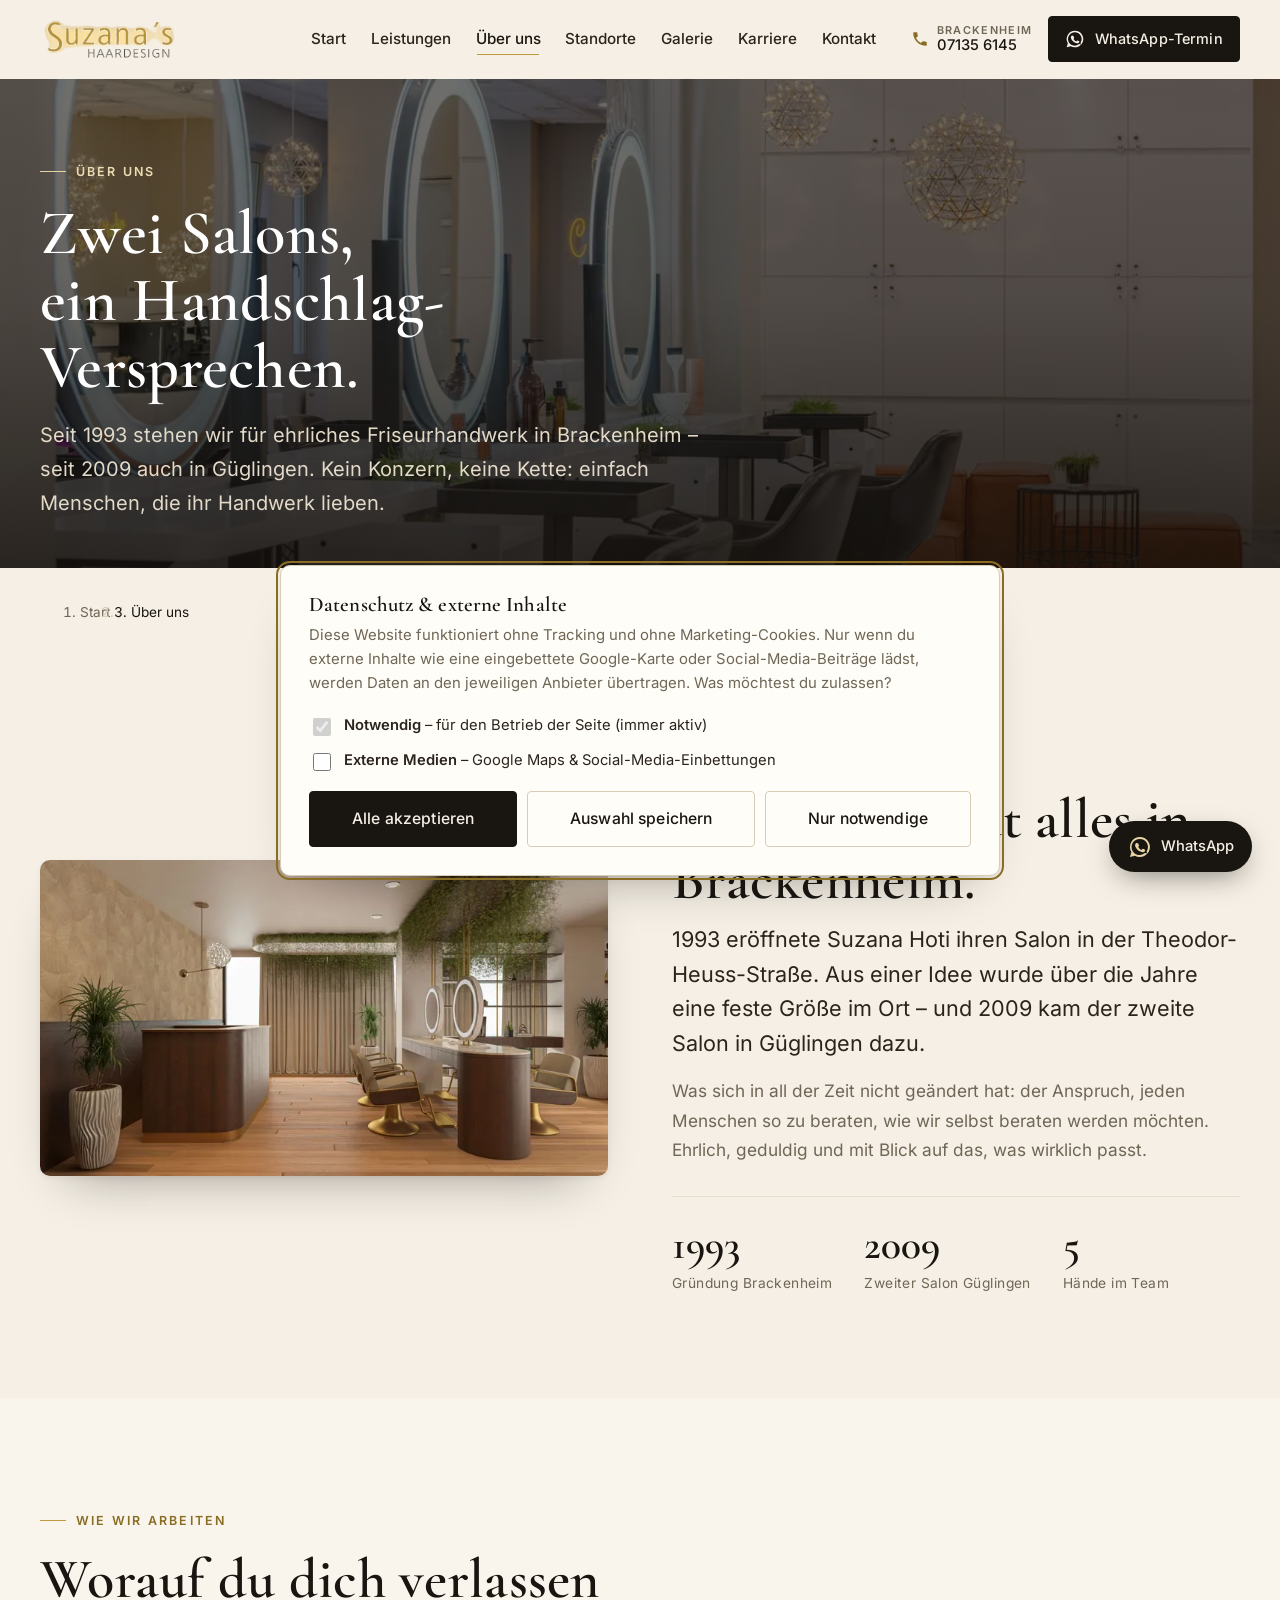
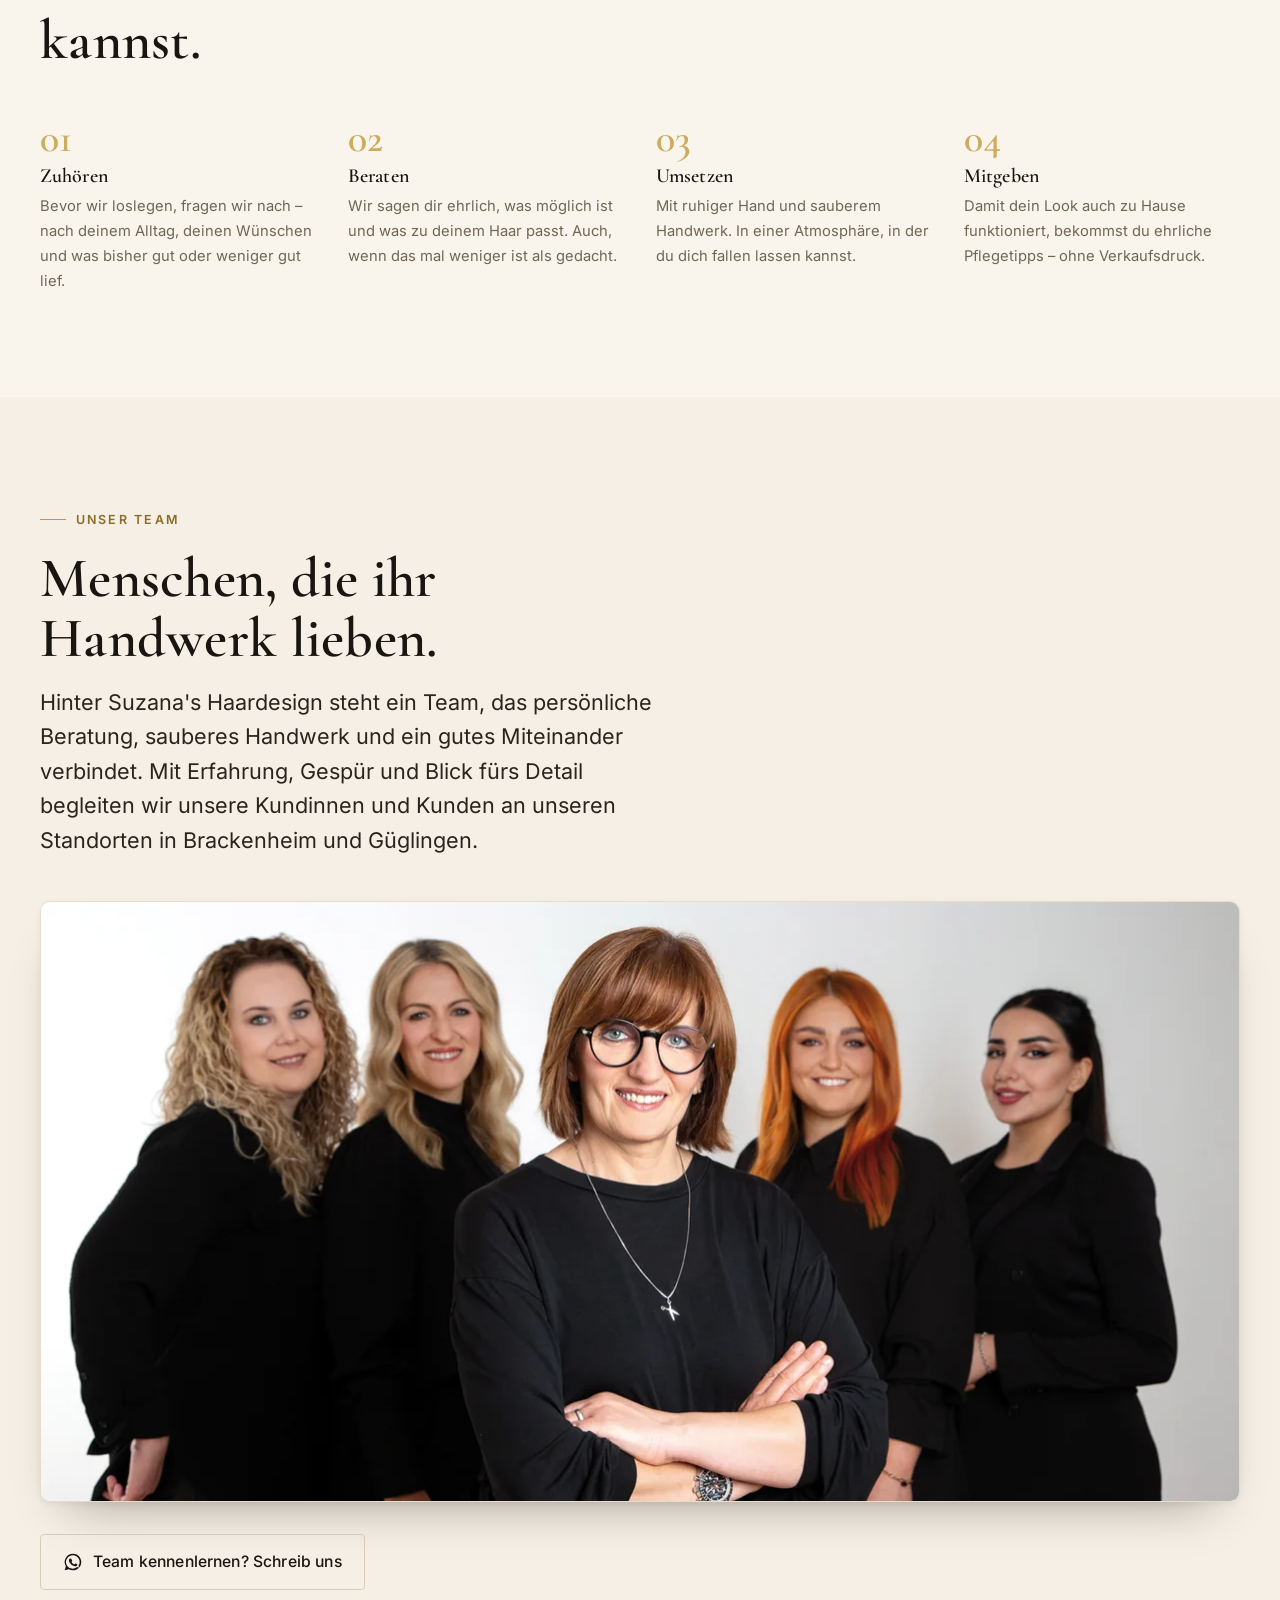
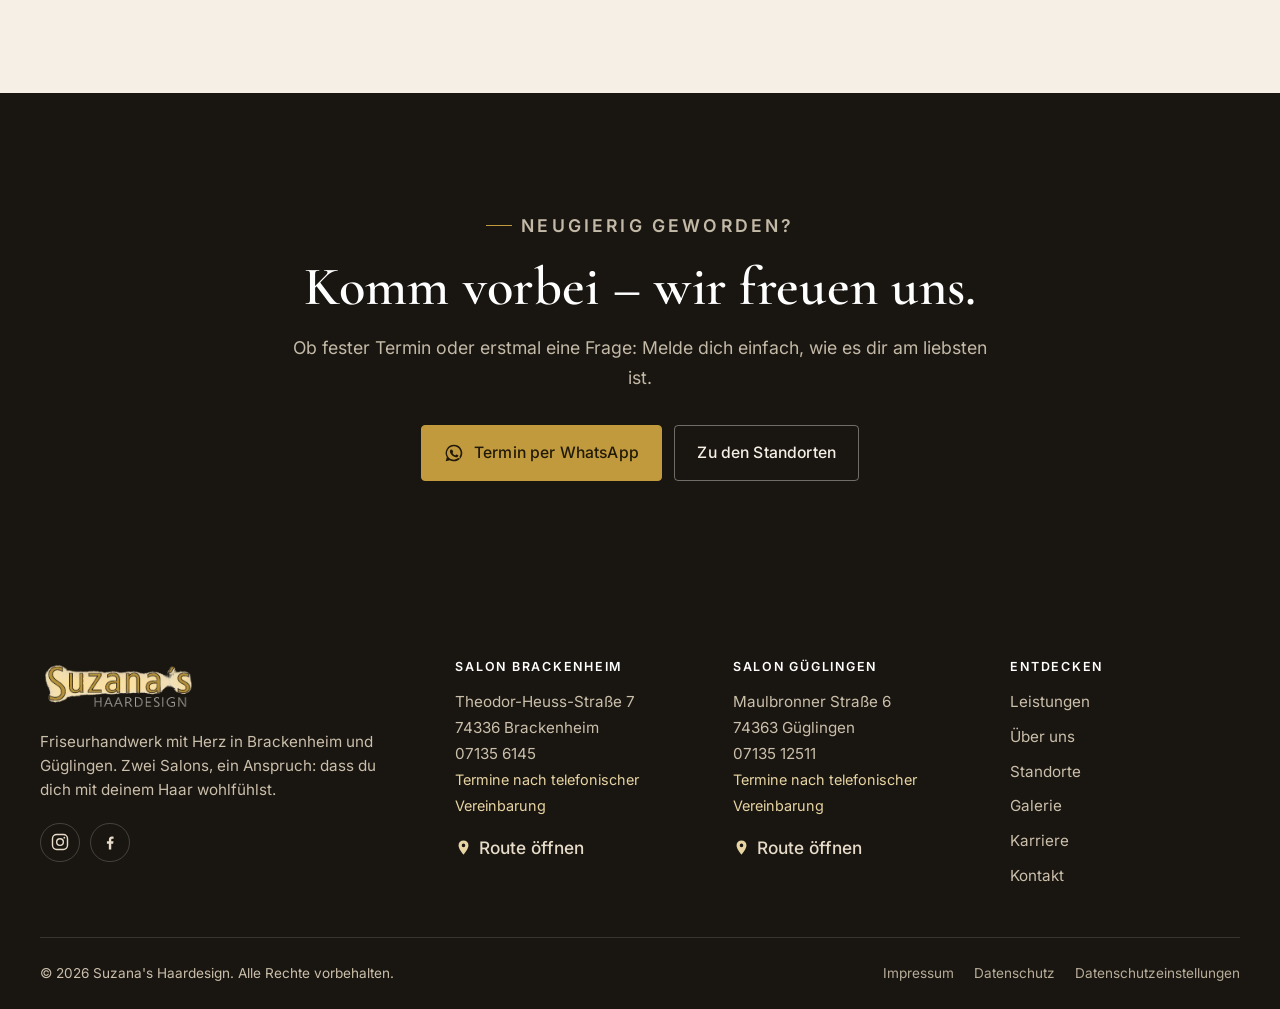
==== commit f7b7b271: "feat: add authentic team photo across website Co-Authored-By: Claude Opus 4.8 <noreply@anthropic.com" ====
--- a/ueber-uns.html
+++ b/ueber-uns.html
@@ -109,18 +109,16 @@
 </section>
 
 <section class="section">
-  <div class="wrap split split--reverse">
-    <div class="split__media reveal">
-      <img src="assets/img/detail-werkzeuge-holz-760.webp" srcset="assets/img/detail-werkzeuge-holz-460.webp 460w, assets/img/detail-werkzeuge-holz-760.webp 760w, assets/img/detail-werkzeuge-holz-1200.webp 1200w" sizes="(max-width:760px) 90vw, 560px" alt="Friseurwerkzeug auf warmem Holz" decoding="async" loading="lazy" class="">
-    </div>
-    <div class="split__body reveal" data-delay="1">
+  <div class="wrap">
+    <div class="section-head reveal" style="max-width:58ch">
       <p class="eyebrow"><span class="eyebrow__mark" aria-hidden="true"></span>Unser Team</p>
-      <h2 class="h-xl">Ein eingespieltes Team.</h2>
-      <p class="lead" style="margin-top:.75rem">Hinter Suzana's Haardesign steht ein kleines, erfahrenes Team, das über Jahre zusammengewachsen ist – verteilt auf unsere Salons in Brackenheim und Güglingen.</p>
-      <p class="muted" style="margin-top:1rem">Gerade weil wir überschaubar sind, kennt man dich bei uns. Du sitzt nicht bei „irgendwem“ auf dem Stuhl, sondern bei jemandem, der weiß, was dir steht.</p>
-      <div class="note-box" style="margin-top:1.5rem">Eine persönliche Vorstellung des Teams mit Namen und Fotos ergänzen wir gerne gemeinsam mit dem Salon – mit echten Bildern und dem Einverständnis aller Mitarbeiterinnen.</div>
-      <div class="mt-cta"><a class="btn btn--ghost" href="https://wa.me/491533901963?text=Hallo%20Suzana's%20Haardesign%2C%20ich%20habe%20eine%20Frage." target="_blank" rel="noopener"><span class="btn__icon"><svg viewBox="0 0 24 24" aria-hidden="true" focusable="false"><path d="M12 2a10 10 0 0 0-8.6 15.1L2 22l5-1.3A10 10 0 1 0 12 2zm0 2a8 8 0 0 1 6.9 12l-.3.5.6 2.1-2.2-.6-.5.3A8 8 0 1 1 12 4zm-3.3 3.9c-.2 0-.5.1-.7.3-.3.3-.9.9-.9 2.1s.9 2.4 1 2.6c.1.2 1.7 2.7 4.2 3.7 2.1.8 2.5.7 3 .6.5 0 1.5-.6 1.7-1.2.2-.6.2-1.1.1-1.2-.1-.1-.3-.2-.6-.3l-1.5-.7c-.2-.1-.4-.1-.5.1l-.6.8c-.1.2-.3.2-.5.1-.7-.3-1.4-.6-2.1-1.4-.5-.6-.9-1.2-1-1.4-.1-.2 0-.3.1-.4l.4-.4c.1-.2.2-.3.2-.5s0-.3-.1-.4l-.7-1.7c-.2-.4-.4-.4-.6-.4z" fill="currentColor"/></svg></span><span>Team kennenlernen? Schreib uns</span></a></div>
-    </div>
+      <h2 class="h-xl">Menschen, die ihr Handwerk lieben.</h2>
+      <p class="lead" style="margin-top:1rem">Hinter Suzana's Haardesign steht ein Team, das persönliche Beratung, sauberes Handwerk und ein gutes Miteinander verbindet. Mit Erfahrung, Gespür und Blick fürs Detail begleiten wir unsere Kundinnen und Kunden an unseren Standorten in Brackenheim und Güglingen.</p>
+    </div>
+    <figure class="team-photo reveal" data-delay="1">
+      <img src="assets/img/team-1200.webp" srcset="assets/img/team-460.webp 460w, assets/img/team-760.webp 760w, assets/img/team-1200.webp 1200w, assets/img/team-1536.webp 1536w" sizes="(max-width:1240px) calc(100vw - 3rem), 1200px" width="1536" height="768" alt="Team von Suzana's Haardesign in schwarzer Kleidung vor hellem Hintergrund" decoding="async" loading="lazy">
+    </figure>
+    <div class="mt-cta reveal"><a class="btn btn--ghost" href="https://wa.me/491533901963?text=Hallo%20Suzana's%20Haardesign%2C%20ich%20habe%20eine%20Frage." target="_blank" rel="noopener"><span class="btn__icon"><svg viewBox="0 0 24 24" aria-hidden="true" focusable="false"><path d="M12 2a10 10 0 0 0-8.6 15.1L2 22l5-1.3A10 10 0 1 0 12 2zm0 2a8 8 0 0 1 6.9 12l-.3.5.6 2.1-2.2-.6-.5.3A8 8 0 1 1 12 4zm-3.3 3.9c-.2 0-.5.1-.7.3-.3.3-.9.9-.9 2.1s.9 2.4 1 2.6c.1.2 1.7 2.7 4.2 3.7 2.1.8 2.5.7 3 .6.5 0 1.5-.6 1.7-1.2.2-.6.2-1.1.1-1.2-.1-.1-.3-.2-.6-.3l-1.5-.7c-.2-.1-.4-.1-.5.1l-.6.8c-.1.2-.3.2-.5.1-.7-.3-1.4-.6-2.1-1.4-.5-.6-.9-1.2-1-1.4-.1-.2 0-.3.1-.4l.4-.4c.1-.2.2-.3.2-.5s0-.3-.1-.4l-.7-1.7c-.2-.4-.4-.4-.6-.4z" fill="currentColor"/></svg></span><span>Team kennenlernen? Schreib uns</span></a></div>
   </div>
 </section>
 
--- a/css/styles.css
+++ b/css/styles.css
@@ -240,6 +240,11 @@
 .card__link svg{width:17px;height:17px;transition:transform .35s var(--ease)}
 .card__link a:hover svg{transform:translateX(4px)}
 
+/* ---- Echtes Teamfoto ------------------------------------------------------ */
+.team-photo{margin:clamp(1.75rem,4vw,2.75rem) 0 0;border:1px solid var(--line);border-radius:var(--radius-lg);overflow:hidden;box-shadow:var(--shadow-md);background:var(--card)}
+.team-photo img{display:block;width:100%;height:auto;aspect-ratio:2/1}
+.team-photo--split{margin-top:0}
+
 /* ---- Feature-Liste (Warum wir) ------------------------------------------- */
 .features{display:grid;grid-template-columns:repeat(3,1fr);gap:clamp(1.5rem,3vw,2.5rem)}
 .feature{padding-top:1.5rem;border-top:2px solid var(--ink)}
